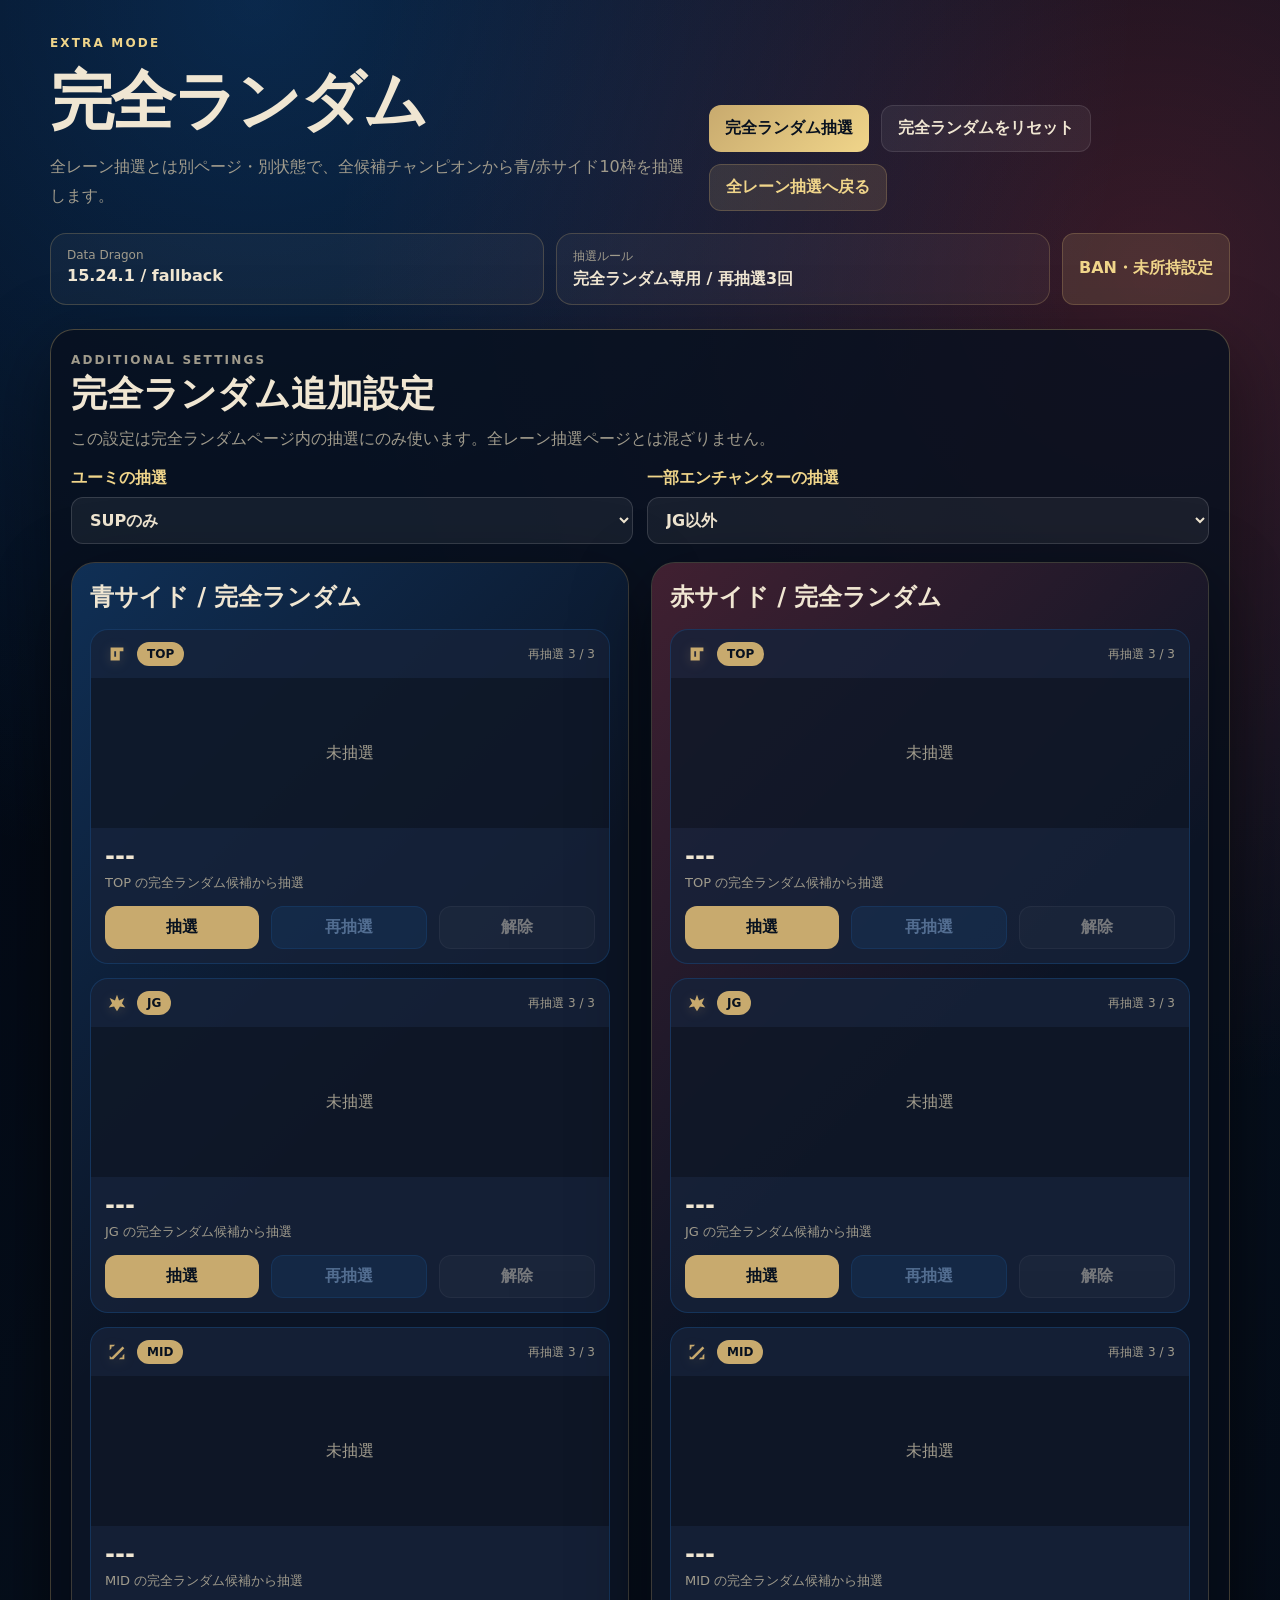
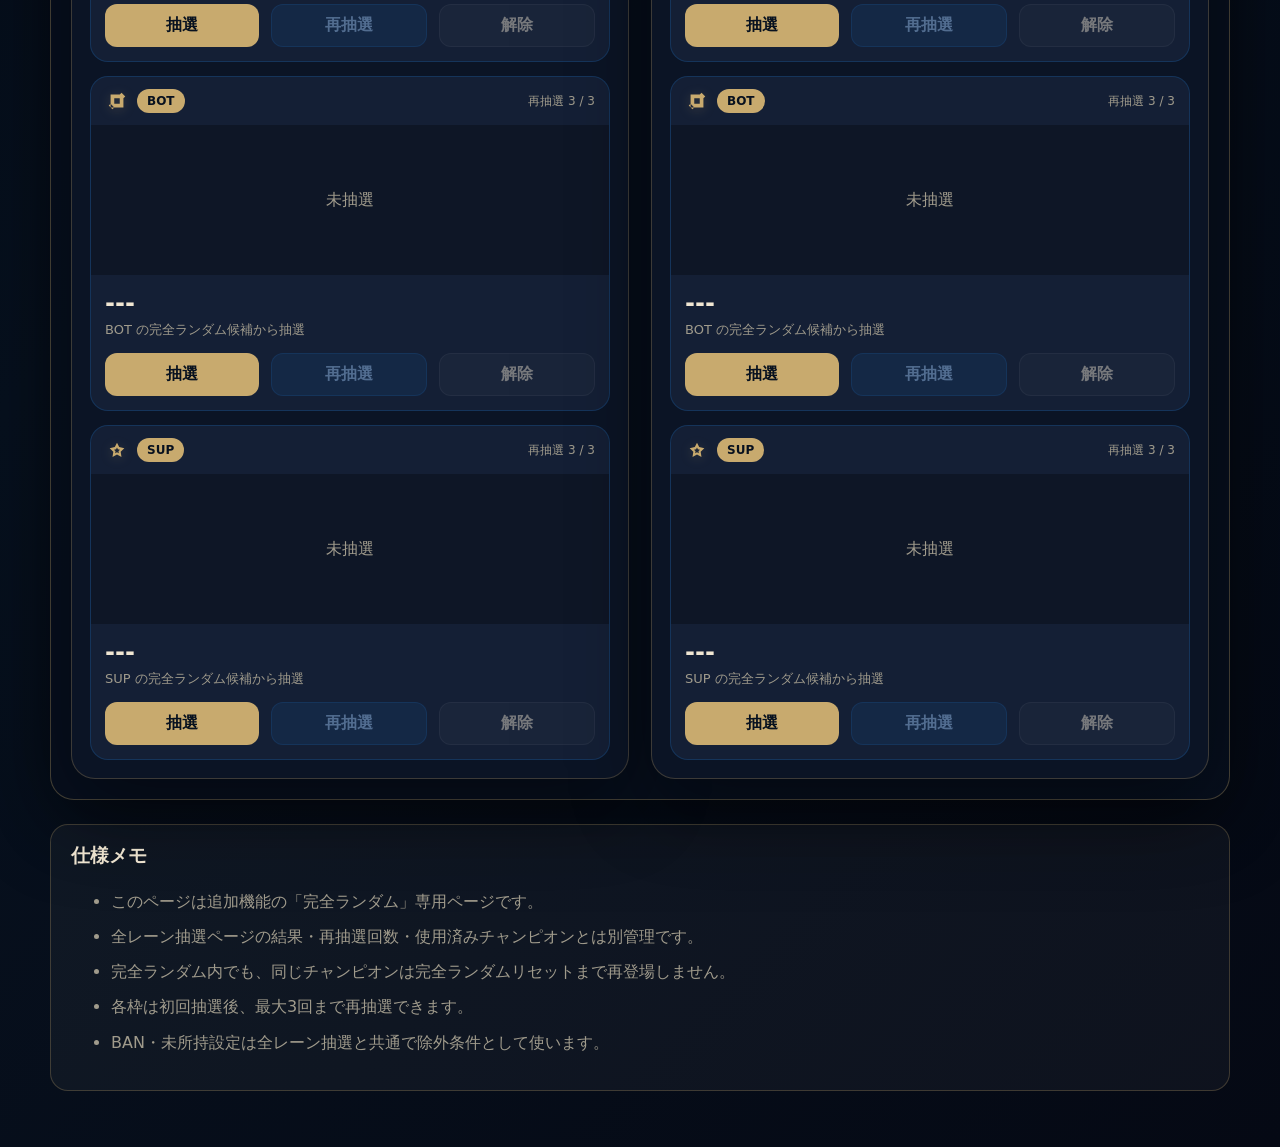
==== complete-random.html @ 5c2ed672 "Separate lane roulette and complete random pages" ====
<!DOCTYPE html>
<html lang="ja">
<head>
  <meta charset="UTF-8" />
  <meta name="viewport" content="width=device-width, initial-scale=1.0" />
  <title>LoL Complete Random Roulette</title>
  <link rel="stylesheet" href="style.css" />
</head>
<body data-mode="complete">
  <main class="app">
    <header class="hero">
      <div>
        <p class="eyebrow">Extra Mode</p>
        <h1>完全ランダム</h1>
        <p class="lead">全レーン抽選とは別ページ・別状態で、全候補チャンピオンから青/赤サイド10枠を抽選します。</p>
      </div>
      <div class="hero-actions">
        <button id="rollCompleteRandomButton" class="primary">完全ランダム抽選</button>
        <button id="resetCompleteRandomButton" class="ghost">完全ランダムをリセット</button>
        <a class="secondary button-link" href="index.html">全レーン抽選へ戻る</a>
      </div>
    </header>

    <section class="toolbar">
      <div class="status-card">
        <span>Data Dragon</span>
        <strong id="versionLabel">読み込み中</strong>
      </div>
      <div class="status-card">
        <span>抽選ルール</span>
        <strong>完全ランダム専用 / 再抽選3回</strong>
      </div>
      <button id="openSettingsButton" class="secondary">BAN・未所持設定</button>
    </section>

    <section class="complete-random-panel standalone" aria-live="polite">
      <div class="complete-random-header">
        <div>
          <p class="eyebrow">Additional Settings</p>
          <h2>完全ランダム追加設定</h2>
          <p>この設定は完全ランダムページ内の抽選にのみ使います。全レーン抽選ページとは混ざりません。</p>
        </div>
      </div>

      <div class="complete-settings">
        <label>
          <span>ユーミの抽選</span>
          <select id="yuumiRuleSelect">
            <option value="support_only">SUPのみ</option>
            <option value="non_jungle">JG以外</option>
            <option value="all">全てのレーン</option>
          </select>
        </label>
        <label>
          <span>一部エンチャンターの抽選</span>
          <select id="enchanterRuleSelect">
            <option value="non_jungle">JG以外</option>
            <option value="all">全てのレーン</option>
          </select>
        </label>
      </div>

      <div class="board complete-board">
        <div class="side-panel blue-side">
          <h2>青サイド / 完全ランダム</h2>
          <div id="completeBlueSlots" class="slots"></div>
        </div>
        <div class="side-panel red-side">
          <h2>赤サイド / 完全ランダム</h2>
          <div id="completeRedSlots" class="slots"></div>
        </div>
      </div>
    </section>

    <section class="notes">
      <h3>仕様メモ</h3>
      <ul>
        <li>このページは追加機能の「完全ランダム」専用ページです。</li>
        <li>全レーン抽選ページの結果・再抽選回数・使用済みチャンピオンとは別管理です。</li>
        <li>完全ランダム内でも、同じチャンピオンは完全ランダムリセットまで再登場しません。</li>
        <li>各枠は初回抽選後、最大3回まで再抽選できます。</li>
        <li>BAN・未所持設定は全レーン抽選と共通で除外条件として使います。</li>
      </ul>
    </section>
  </main>

  <dialog id="settingsDialog" class="settings-dialog">
    <form method="dialog" class="settings-content">
      <div class="dialog-header">
        <div>
          <p class="eyebrow">Settings</p>
          <h2>BAN・未所持チャンピオン</h2>
        </div>
        <button value="cancel" class="icon-button" aria-label="閉じる">×</button>
      </div>

      <section class="settings-section">
        <div class="section-heading">
          <h3>BAN設定</h3>
          <p>青サイド・赤サイドの各レーンごとに1体までBANできます。完全ランダムでも該当サイド・レーンのBANとして除外されます。</p>
        </div>
        <div id="banSlots" class="ban-slots"></div>
      </section>

      <section class="settings-section">
        <div class="section-heading">
          <h3>チャンピオン検索・選択</h3>
          <p>検索はBAN選択と未所持選択の両方に使えます。</p>
        </div>
        <div class="search-row">
          <input id="championSearch" type="search" placeholder="日本語チャンピオン名で検索" />
          <button id="clearSettingsButton" type="button" class="danger">設定クリア</button>
        </div>
        <div id="championSettingsList" class="settings-list"></div>
      </section>

      <div class="dialog-footer">
        <button id="confirmSettingsButton" type="button" class="primary">BAN・未所持を確定</button>
        <button value="cancel" class="secondary">閉じる</button>
      </div>
    </form>
  </dialog>

  <script src="championPools.js"></script>
  <script src="app.js"></script>
</body>
</html>
---- style.css ----
:root {
  --bg: #050914;
  --panel: rgba(12, 21, 38, 0.92);
  --panel-soft: rgba(22, 35, 58, 0.82);
  --gold: #c8aa6e;
  --gold-light: #f0d58a;
  --text: #f0e6d2;
  --muted: #a09b8c;
  --blue: #1f8fff;
  --red: #ff4b5c;
  --danger: #e04f5f;
  --border: rgba(200, 170, 110, 0.26);
  --shadow: 0 24px 80px rgba(0, 0, 0, 0.42);
}

* { box-sizing: border-box; }

body {
  margin: 0;
  min-height: 100vh;
  font-family: Inter, system-ui, -apple-system, BlinkMacSystemFont, "Segoe UI", sans-serif;
  color: var(--text);
  background:
    radial-gradient(circle at 20% 0%, rgba(31, 143, 255, 0.24), transparent 30%),
    radial-gradient(circle at 90% 10%, rgba(255, 75, 92, 0.20), transparent 30%),
    linear-gradient(135deg, #030712 0%, #07111f 50%, #050914 100%);
}

.app {
  width: min(1180px, 94vw);
  margin: 0 auto;
  padding: 36px 0 56px;
}

.hero {
  display: flex;
  align-items: flex-end;
  justify-content: space-between;
  gap: 24px;
  margin-bottom: 22px;
}

.eyebrow {
  margin: 0 0 8px;
  color: var(--gold-light);
  font-size: 12px;
  font-weight: 800;
  letter-spacing: 0.18em;
  text-transform: uppercase;
}

h1, h2, h3, p { margin-top: 0; }

h1 {
  margin-bottom: 8px;
  font-size: clamp(34px, 5vw, 64px);
  letter-spacing: -0.04em;
}

.lead {
  margin-bottom: 0;
  color: var(--muted);
  line-height: 1.8;
}

.hero-actions, .toolbar, .slot-actions, .search-row, .dialog-footer {
  display: flex;
  gap: 12px;
  flex-wrap: wrap;
}

button, input {
  font: inherit;
}

button {
  border: 0;
  border-radius: 12px;
  padding: 12px 16px;
  cursor: pointer;
  font-weight: 800;
  transition: transform 0.15s ease, filter 0.15s ease, opacity 0.15s ease;
}

button:hover:not(:disabled) { transform: translateY(-1px); filter: brightness(1.08); }
button:disabled { opacity: 0.45; cursor: not-allowed; }

.primary { background: linear-gradient(135deg, var(--gold), var(--gold-light)); color: #08111f; }
.secondary { background: rgba(200, 170, 110, 0.16); color: var(--gold-light); border: 1px solid var(--border); }
.ghost, .ghost-small { background: rgba(255,255,255,0.06); color: var(--text); border: 1px solid rgba(255,255,255,0.10); }
.ghost-small { padding: 10px 12px; }
.danger { background: rgba(224, 79, 95, 0.14); color: #ff99a4; border: 1px solid rgba(224, 79, 95, 0.3); }

.toolbar {
  align-items: stretch;
  margin-bottom: 24px;
}

.status-card {
  min-width: 190px;
  flex: 1;
  padding: 14px 16px;
  border: 1px solid var(--border);
  border-radius: 16px;
  background: rgba(255, 255, 255, 0.04);
}

.status-card span {
  display: block;
  color: var(--muted);
  font-size: 12px;
  margin-bottom: 4px;
}

.status-card strong {
  color: var(--text);
}

.board {
  display: grid;
  grid-template-columns: 1fr 1fr;
  gap: 22px;
}

.side-panel {
  position: relative;
  padding: 18px;
  border: 1px solid var(--border);
  border-radius: 24px;
  background: var(--panel);
  box-shadow: var(--shadow);
  overflow: hidden;
}

.side-panel::before {
  content: "";
  position: absolute;
  inset: 0;
  pointer-events: none;
  opacity: 0.22;
}

.blue-side::before { background: linear-gradient(135deg, var(--blue), transparent 35%); }
.red-side::before { background: linear-gradient(135deg, var(--red), transparent 35%); }

.side-panel h2 {
  position: relative;
  margin-bottom: 16px;
  font-size: 24px;
}

.slots {
  position: relative;
  display: grid;
  gap: 14px;
}

.slot-card {
  border: 1px solid rgba(255,255,255,0.09);
  border-radius: 18px;
  background: var(--panel-soft);
  overflow: hidden;
}

.slot-topline {
  display: flex;
  justify-content: space-between;
  align-items: center;
  padding: 12px 14px;
}

.lane-pill {
  color: #08111f;
  background: var(--gold);
  border-radius: 999px;
  padding: 5px 10px;
  font-size: 12px;
  font-weight: 900;
}

.reroll-count {
  color: var(--muted);
  font-size: 12px;
}

.champion-visual {
  position: relative;
  height: 150px;
  overflow: hidden;
  background: rgba(0,0,0,0.28);
}

.champion-visual.empty {
  display: grid;
  place-items: center;
  color: var(--muted);
}

.champion-visual .splash {
  width: 100%;
  height: 100%;
  object-fit: cover;
  transform: scale(1.04);
}

.champion-visual .icon {
  position: absolute;
  right: 14px;
  bottom: 12px;
  width: 58px;
  height: 58px;
  border-radius: 14px;
  border: 2px solid var(--gold);
  box-shadow: 0 10px 30px rgba(0,0,0,0.35);
}

.champion-info {
  padding: 14px;
}

.champion-info h3 {
  margin-bottom: 4px;
  font-size: 24px;
}

.champion-info p {
  margin-bottom: 0;
  color: var(--muted);
  font-size: 13px;
}

.slot-actions {
  padding: 0 14px 14px;
}

.slot-actions button {
  flex: 1;
  padding: 10px 12px;
}

.roll-button { background: var(--gold); color: #07111f; }
.reroll-button { background: rgba(31, 143, 255, 0.18); color: #9dccff; border: 1px solid rgba(31, 143, 255, 0.28); }

.notes {
  margin-top: 24px;
  padding: 18px 20px;
  border: 1px solid var(--border);
  border-radius: 18px;
  background: rgba(255,255,255,0.04);
  color: var(--muted);
}

.notes h3 { color: var(--text); }
.notes li { margin: 8px 0; line-height: 1.7; }
code { color: var(--gold-light); }

.settings-dialog {
  width: min(860px, 94vw);
  border: 1px solid var(--border);
  border-radius: 24px;
  padding: 0;
  color: var(--text);
  background: #07111f;
  box-shadow: var(--shadow);
}

.settings-dialog::backdrop { background: rgba(0,0,0,0.72); }

.settings-content { padding: 22px; }

.dialog-header {
  display: flex;
  align-items: flex-start;
  justify-content: space-between;
  gap: 16px;
  margin-bottom: 18px;
}

.icon-button {
  width: 40px;
  height: 40px;
  padding: 0;
  border-radius: 999px;
  background: rgba(255,255,255,0.08);
  color: var(--text);
}

.search-row { margin-bottom: 16px; }

.search-row input {
  flex: 1;
  min-width: 220px;
  padding: 13px 14px;
  border-radius: 12px;
  border: 1px solid rgba(255,255,255,0.14);
  background: rgba(255,255,255,0.06);
  color: var(--text);
}

.settings-list {
  max-height: 58vh;
  overflow: auto;
  display: grid;
  gap: 8px;
  padding-right: 4px;
}

.setting-row {
  display: grid;
  grid-template-columns: 1fr auto auto;
  align-items: center;
  gap: 12px;
  padding: 10px;
  border: 1px solid rgba(255,255,255,0.08);
  border-radius: 14px;
  background: rgba(255,255,255,0.04);
}

.setting-champion {
  display: flex;
  align-items: center;
  gap: 10px;
  font-weight: 800;
}

.setting-champion img {
  width: 38px;
  height: 38px;
  border-radius: 10px;
}

.setting-row label {
  color: var(--muted);
  white-space: nowrap;
}

.dialog-footer {
  justify-content: flex-end;
  margin-top: 18px;
}

@media (max-width: 820px) {
  .hero { align-items: stretch; flex-direction: column; }
  .hero-actions button { flex: 1; }
  .board { grid-template-columns: 1fr; }
  .setting-row { grid-template-columns: 1fr; align-items: start; }
}

.settings-section {
  margin-top: 18px;
}

.section-heading h3 {
  margin-bottom: 6px;
}

.section-heading p {
  margin-bottom: 12px;
  color: var(--muted);
  line-height: 1.7;
  font-size: 13px;
}

.ban-slots {
  display: grid;
  grid-template-columns: repeat(2, minmax(0, 1fr));
  gap: 10px;
  margin-bottom: 16px;
}

.ban-slot-button {
  text-align: left;
  border: 1px solid rgba(255,255,255,0.10);
  background: rgba(255,255,255,0.05);
  color: var(--text);
  display: grid;
  gap: 4px;
}

.ban-slot-button.active {
  border-color: var(--gold);
  box-shadow: 0 0 0 2px rgba(200, 170, 110, 0.18);
}

.ban-slot-button span {
  color: var(--muted);
  font-size: 12px;
}

.ban-slot-button strong {
  color: var(--text);
  font-size: 15px;
}

.ban-slot-button small,
.setting-champion small {
  color: var(--muted);
  font-size: 12px;
}

.ban-select-button {
  background: rgba(200, 170, 110, 0.12);
  color: var(--gold-light);
  border: 1px solid var(--border);
  padding: 9px 12px;
  white-space: nowrap;
}

.ban-select-button.selected {
  background: var(--gold);
  color: #07111f;
}

.setting-champion {
  min-width: 0;
}

.setting-champion span,
.setting-champion small {
  display: block;
}

@media (max-width: 820px) {
  .ban-slots { grid-template-columns: 1fr; }
  .ban-select-button { width: 100%; }
}

.lane-title {
  display: inline-grid;
  grid-template-columns: auto auto;
  align-items: center;
  gap: 8px;
}

.lane-icon {
  display: inline-grid;
  place-items: center;
  width: 24px;
  height: 24px;
  color: var(--gold);
  filter: drop-shadow(0 2px 6px rgba(200, 170, 110, 0.22));
}

.lane-icon svg {
  width: 22px;
  height: 22px;
  fill: currentColor;
}

.complete-random-panel {
  margin: 0 0 24px;
  padding: 20px;
  border: 1px solid rgba(200, 170, 110, 0.34);
  border-radius: 24px;
  background: rgba(8, 17, 31, 0.82);
  box-shadow: var(--shadow);
}

.complete-random-panel.hidden {
  display: none;
}

.complete-random-header {
  display: flex;
  align-items: flex-end;
  justify-content: space-between;
  gap: 18px;
  margin-bottom: 16px;
}

.complete-random-header h2 {
  margin-bottom: 6px;
  font-size: clamp(24px, 3vw, 36px);
}

.complete-random-header p {
  margin-bottom: 0;
  color: var(--muted);
  line-height: 1.7;
}

.complete-actions {
  display: flex;
  gap: 12px;
  flex-wrap: wrap;
  justify-content: flex-end;
}

.complete-settings {
  display: grid;
  grid-template-columns: repeat(2, minmax(0, 1fr));
  gap: 14px;
  margin-bottom: 18px;
}

.complete-settings label {
  display: grid;
  gap: 8px;
  color: var(--gold-light);
  font-weight: 900;
}

.complete-settings select {
  width: 100%;
  padding: 12px 14px;
  border-radius: 12px;
  border: 1px solid rgba(255,255,255,0.14);
  background: rgba(255,255,255,0.06);
  color: var(--text);
  font: inherit;
  font-weight: 800;
}

.complete-settings option {
  background: #07111f;
  color: var(--text);
}

.complete-board {
  margin-top: 8px;
}

.complete-slot-card {
  border-color: rgba(31, 143, 255, 0.18);
}

@media (max-width: 820px) {
  .complete-random-header {
    align-items: stretch;
    flex-direction: column;
  }

  .complete-actions button,
  .complete-settings {
    width: 100%;
  }

  .complete-settings {
    grid-template-columns: 1fr;
  }
}

.button-link {
  display: inline-flex;
  align-items: center;
  justify-content: center;
  text-decoration: none;
  border-radius: 12px;
  padding: 12px 16px;
  cursor: pointer;
  font-weight: 800;
  transition: transform 0.15s ease, filter 0.15s ease, opacity 0.15s ease;
}

.button-link:hover {
  transform: translateY(-1px);
  filter: brightness(1.08);
}

.complete-random-panel.standalone {
  display: block;
}
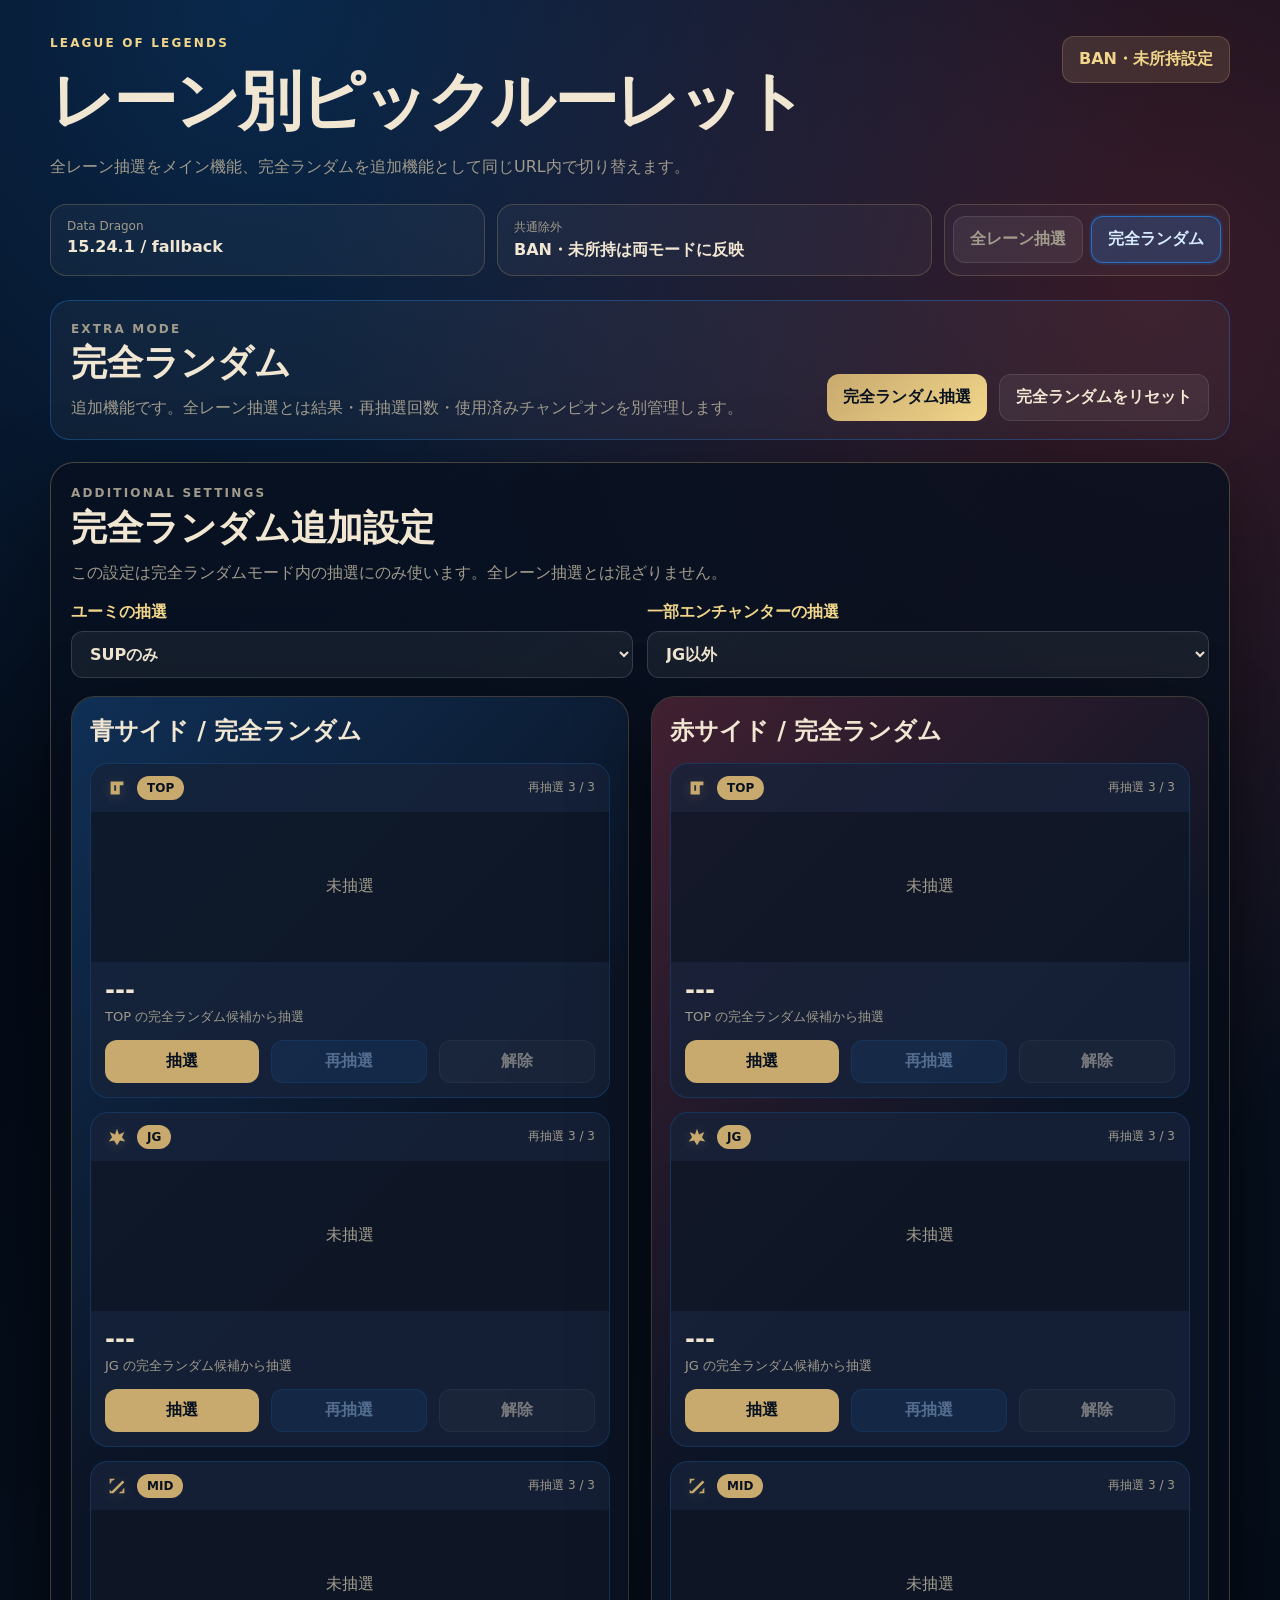
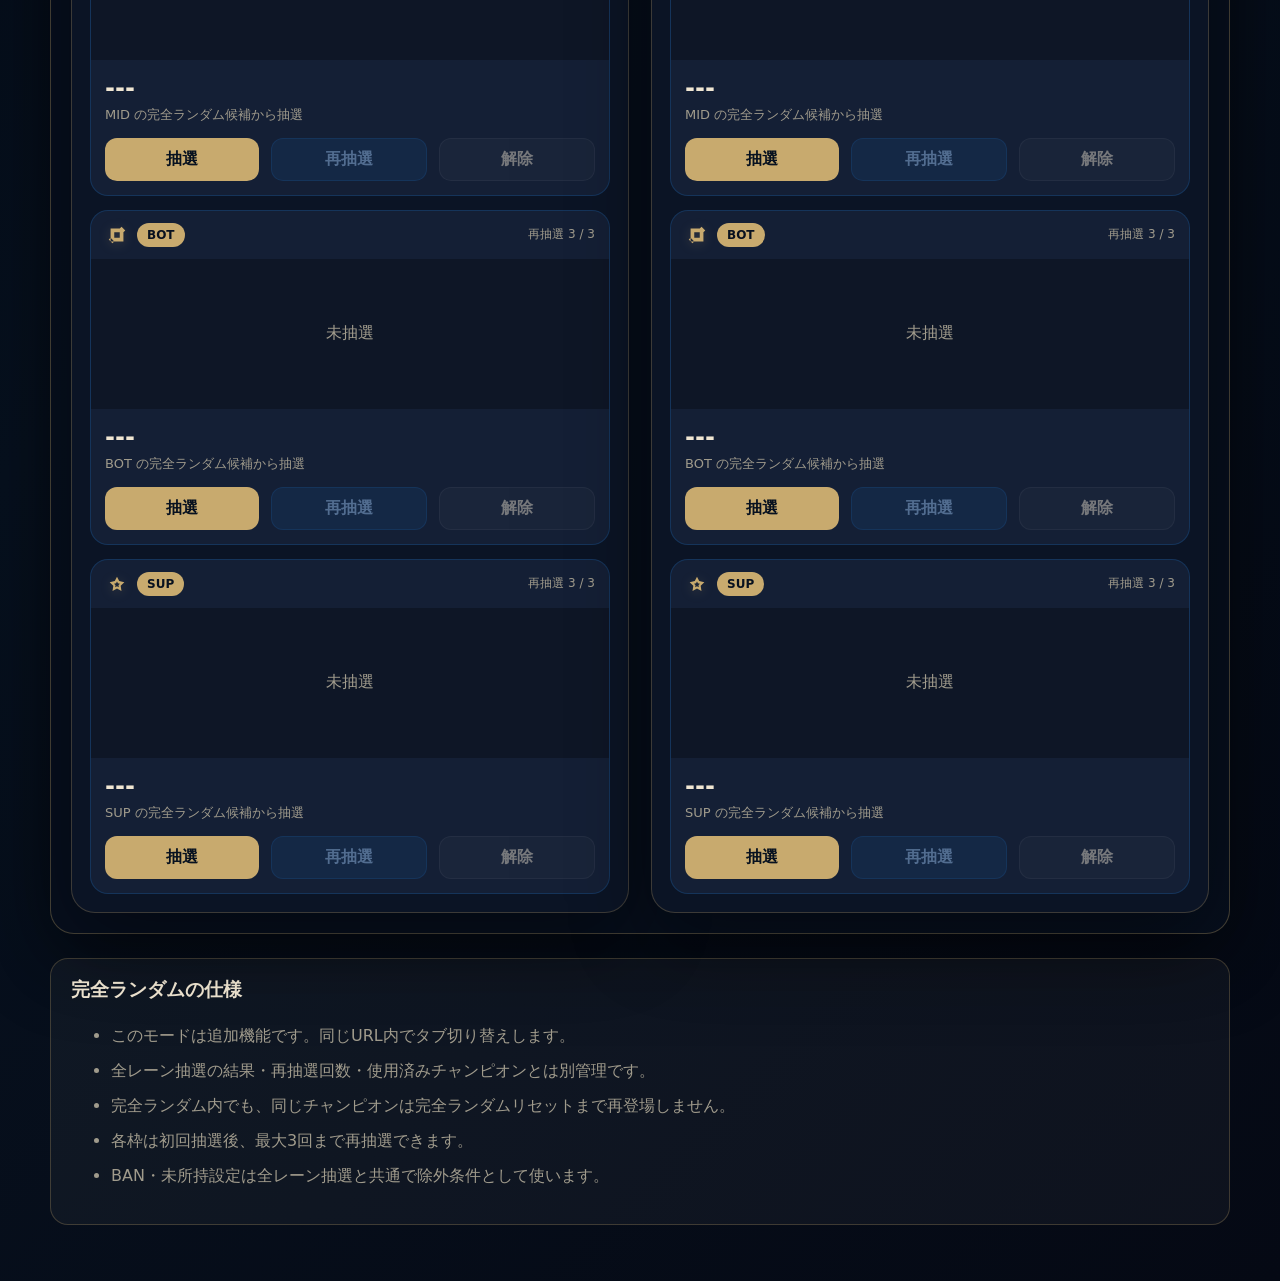
==== commit 55b7ff57: "Switch complete random mode to same-page tabs]" ====
--- a/complete-random.html
+++ b/complete-random.html
@@ -2,126 +2,11 @@
 <html lang="ja">
 <head>
   <meta charset="UTF-8" />
+  <meta http-equiv="refresh" content="0; url=index.html#complete" />
   <meta name="viewport" content="width=device-width, initial-scale=1.0" />
-  <title>LoL Complete Random Roulette</title>
-  <link rel="stylesheet" href="style.css" />
+  <title>Redirecting...</title>
 </head>
-<body data-mode="complete">
-  <main class="app">
-    <header class="hero">
-      <div>
-        <p class="eyebrow">Extra Mode</p>
-        <h1>完全ランダム</h1>
-        <p class="lead">全レーン抽選とは別ページ・別状態で、全候補チャンピオンから青/赤サイド10枠を抽選します。</p>
-      </div>
-      <div class="hero-actions">
-        <button id="rollCompleteRandomButton" class="primary">完全ランダム抽選</button>
-        <button id="resetCompleteRandomButton" class="ghost">完全ランダムをリセット</button>
-        <a class="secondary button-link" href="index.html">全レーン抽選へ戻る</a>
-      </div>
-    </header>
-
-    <section class="toolbar">
-      <div class="status-card">
-        <span>Data Dragon</span>
-        <strong id="versionLabel">読み込み中</strong>
-      </div>
-      <div class="status-card">
-        <span>抽選ルール</span>
-        <strong>完全ランダム専用 / 再抽選3回</strong>
-      </div>
-      <button id="openSettingsButton" class="secondary">BAN・未所持設定</button>
-    </section>
-
-    <section class="complete-random-panel standalone" aria-live="polite">
-      <div class="complete-random-header">
-        <div>
-          <p class="eyebrow">Additional Settings</p>
-          <h2>完全ランダム追加設定</h2>
-          <p>この設定は完全ランダムページ内の抽選にのみ使います。全レーン抽選ページとは混ざりません。</p>
-        </div>
-      </div>
-
-      <div class="complete-settings">
-        <label>
-          <span>ユーミの抽選</span>
-          <select id="yuumiRuleSelect">
-            <option value="support_only">SUPのみ</option>
-            <option value="non_jungle">JG以外</option>
-            <option value="all">全てのレーン</option>
-          </select>
-        </label>
-        <label>
-          <span>一部エンチャンターの抽選</span>
-          <select id="enchanterRuleSelect">
-            <option value="non_jungle">JG以外</option>
-            <option value="all">全てのレーン</option>
-          </select>
-        </label>
-      </div>
-
-      <div class="board complete-board">
-        <div class="side-panel blue-side">
-          <h2>青サイド / 完全ランダム</h2>
-          <div id="completeBlueSlots" class="slots"></div>
-        </div>
-        <div class="side-panel red-side">
-          <h2>赤サイド / 完全ランダム</h2>
-          <div id="completeRedSlots" class="slots"></div>
-        </div>
-      </div>
-    </section>
-
-    <section class="notes">
-      <h3>仕様メモ</h3>
-      <ul>
-        <li>このページは追加機能の「完全ランダム」専用ページです。</li>
-        <li>全レーン抽選ページの結果・再抽選回数・使用済みチャンピオンとは別管理です。</li>
-        <li>完全ランダム内でも、同じチャンピオンは完全ランダムリセットまで再登場しません。</li>
-        <li>各枠は初回抽選後、最大3回まで再抽選できます。</li>
-        <li>BAN・未所持設定は全レーン抽選と共通で除外条件として使います。</li>
-      </ul>
-    </section>
-  </main>
-
-  <dialog id="settingsDialog" class="settings-dialog">
-    <form method="dialog" class="settings-content">
-      <div class="dialog-header">
-        <div>
-          <p class="eyebrow">Settings</p>
-          <h2>BAN・未所持チャンピオン</h2>
-        </div>
-        <button value="cancel" class="icon-button" aria-label="閉じる">×</button>
-      </div>
-
-      <section class="settings-section">
-        <div class="section-heading">
-          <h3>BAN設定</h3>
-          <p>青サイド・赤サイドの各レーンごとに1体までBANできます。完全ランダムでも該当サイド・レーンのBANとして除外されます。</p>
-        </div>
-        <div id="banSlots" class="ban-slots"></div>
-      </section>
-
-      <section class="settings-section">
-        <div class="section-heading">
-          <h3>チャンピオン検索・選択</h3>
-          <p>検索はBAN選択と未所持選択の両方に使えます。</p>
-        </div>
-        <div class="search-row">
-          <input id="championSearch" type="search" placeholder="日本語チャンピオン名で検索" />
-          <button id="clearSettingsButton" type="button" class="danger">設定クリア</button>
-        </div>
-        <div id="championSettingsList" class="settings-list"></div>
-      </section>
-
-      <div class="dialog-footer">
-        <button id="confirmSettingsButton" type="button" class="primary">BAN・未所持を確定</button>
-        <button value="cancel" class="secondary">閉じる</button>
-      </div>
-    </form>
-  </dialog>
-
-  <script src="championPools.js"></script>
-  <script src="app.js"></script>
+<body>
+  <p><a href="index.html#complete">完全ランダムへ移動</a></p>
 </body>
 </html>
